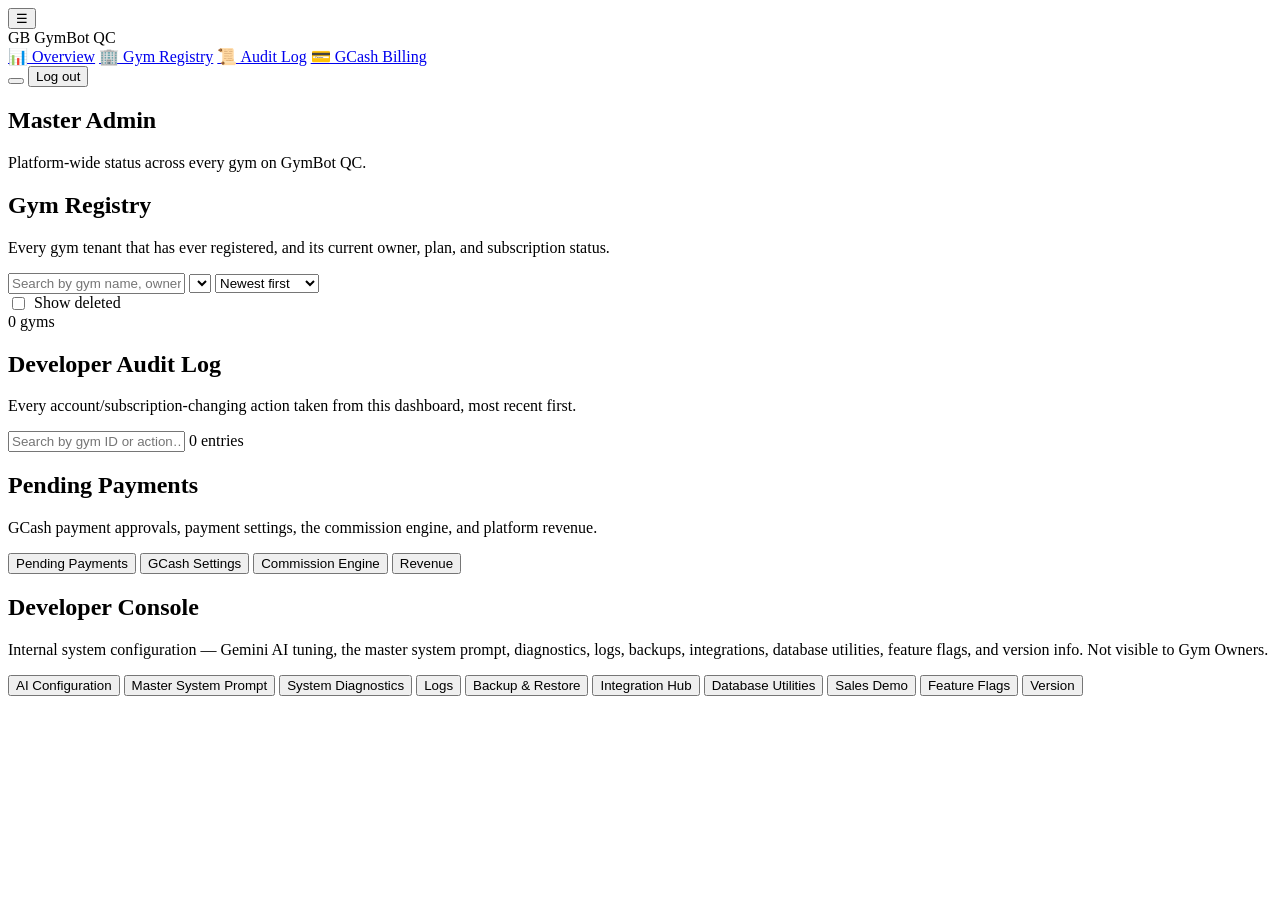
==== dashboard.html @ 544cb978 "Add files via upload" ====
<!DOCTYPE html>
<html lang="en">
<head>
<meta charset="UTF-8">
<meta name="viewport" content="width=device-width, initial-scale=1.0, maximum-scale=1">
<title>Master Admin — GymBot QC</title>

<link rel="stylesheet" href="css/base.css">
<link rel="stylesheet" href="css/layout.css">
<link rel="stylesheet" href="css/components.css">
<link rel="stylesheet" href="css/auth.css">
<link rel="stylesheet" href="css/owner-dashboard.css">
<link rel="stylesheet" href="css/admin-dashboard.css">
<link rel="stylesheet" href="css/gcash-billing.css">
</head>
<body>

<div class="owner-shell">

  <button class="owner-menu-btn" id="ownerMenuBtn" type="button" aria-label="Open menu">☰</button>
  <div class="owner-sidebar-scrim" id="ownerSidebarScrim"></div>

  <aside class="owner-sidebar" id="ownerSidebar" aria-label="Master Admin navigation">
    <div class="owner-sidebar-brand">
      <span class="logo-mark" aria-hidden="true">GB</span>
      <span>GymBot QC</span>
    </div>
    <nav class="owner-nav">
      <a href="#overview" class="owner-nav-link" data-page="overview">📊 Overview</a>
      <a href="#gym-registry" class="owner-nav-link" data-page="gym-registry">🏢 Gym Registry</a>
      <a href="#audit-log" class="owner-nav-link" data-page="audit-log">📜 Audit Log</a>
      <a href="#billing" class="owner-nav-link" data-page="billing">💳 GCash Billing</a>
      <!-- Hidden by default. Click the "GB" brand mark above 5 times within
           3 seconds to reveal (see wireHiddenDevConsoleTrigger in
           admin-dev-console-ui.js). Gym Owners never reach this page at
           all — dashboard.html is DEVELOPER-only end to end. -->
      <a href="#dev-console" class="owner-nav-link" data-page="dev-console" id="devConsoleNavLink" hidden>🛠 Developer Console</a>
    </nav>
  </aside>

  <div class="owner-main">
    <header class="owner-topbar">
      <div class="owner-topbar-gym">
        <span id="shellRoleBadge" class="role-badge"></span>
      </div>
      <div class="owner-topbar-actions">
        <span id="shellNotifBellHost"></span>
        <button class="btn btn-ghost btn-sm" id="shellThemeToggle" type="button"></button>
        <span class="owner-topbar-email" id="shellUserEmail"></span>
        <button class="btn btn-ghost btn-sm" id="shellLogoutBtn" type="button">Log out</button>
      </div>
    </header>

    <main class="owner-content">

      <!-- ===================== OVERVIEW ===================== -->
      <section class="owner-page active" id="page-overview" aria-labelledby="adminOverviewHeading">
        <div class="owner-page-head">
          <h1 id="adminOverviewHeading">Master Admin</h1>
          <p class="owner-page-sub">Platform-wide status across every gym on GymBot QC.</p>
        </div>
        <div id="adminOverviewContent"><!-- injected --></div>
      </section>

      <!-- ===================== GYM REGISTRY ===================== -->
      <section class="owner-page" id="page-gym-registry" aria-labelledby="adminRegistryHeading">
        <div class="owner-page-head">
          <h1 id="adminRegistryHeading">Gym Registry</h1>
          <p class="owner-page-sub">Every gym tenant that has ever registered, and its current owner, plan, and subscription status.</p>
        </div>

        <div class="owner-panel">
          <div class="owner-leads-toolbar">
            <input type="text" id="adminRegistrySearch" class="owner-leads-search" placeholder="Search by gym name, owner email, or gym ID…">
            <select id="adminRegistryStatusFilter" aria-label="Filter by subscription status"><!-- injected --></select>
            <select id="adminRegistrySort" aria-label="Sort gyms">
              <option value="newest">Newest first</option>
              <option value="oldest">Oldest first</option>
              <option value="name">By gym name</option>
              <option value="leads">Most leads</option>
            </select>
            <label class="help-text" style="display:flex;align-items:center;gap:6px;white-space:nowrap;">
              <input type="checkbox" id="adminRegistryShowDeleted"> Show deleted
            </label>
            <span class="owner-leads-count" id="adminRegistryCount">0 gyms</span>
          </div>

          <div id="adminRegistryList"><!-- injected --></div>
        </div>
      </section>

      <!-- ===================== AUDIT LOG ===================== -->
      <section class="owner-page" id="page-audit-log" aria-labelledby="adminAuditLogHeading">
        <div class="owner-page-head">
          <h1 id="adminAuditLogHeading">Developer Audit Log</h1>
          <p class="owner-page-sub">Every account/subscription-changing action taken from this dashboard, most recent first.</p>
        </div>
        <div class="owner-panel">
          <div class="owner-leads-toolbar">
            <input type="text" id="adminAuditSearch" class="owner-leads-search" placeholder="Search by gym ID or action…">
            <span class="owner-leads-count" id="adminAuditCount">0 entries</span>
          </div>
          <div id="adminAuditList"><!-- injected --></div>
        </div>
      </section>

      <!-- ===================== GCASH BILLING (Phase 10) ===================== -->
      <section class="owner-page" id="page-billing" aria-labelledby="adminBillingHeading">
        <div class="owner-page-head">
          <h1 id="adminBillingHeading">Pending Payments</h1>
          <p class="owner-page-sub">GCash payment approvals, payment settings, the commission engine, and platform revenue.</p>
        </div>
        <div class="dev-console-layout">
          <nav class="dev-console-tabs billing-tabs" aria-label="Billing sections">
            <button class="dev-console-tab billing-tab active" data-billing-tab="pending" type="button">Pending Payments</button>
            <button class="dev-console-tab billing-tab" data-billing-tab="gcash" type="button">GCash Settings</button>
            <button class="dev-console-tab billing-tab" data-billing-tab="commission" type="button">Commission Engine</button>
            <button class="dev-console-tab billing-tab" data-billing-tab="revenue" type="button">Revenue</button>
          </nav>
          <div class="dev-console-body" id="adminBillingContent"><!-- injected --></div>
        </div>
      </section>

      <!-- ===================== DEVELOPER CONSOLE (Phase 9) ===================== -->
      <section class="owner-page" id="page-dev-console" aria-labelledby="devConsoleHeading">
        <div class="owner-page-head">
          <h1 id="devConsoleHeading">Developer Console</h1>
          <p class="owner-page-sub">Internal system configuration — Gemini AI tuning, the master system prompt, diagnostics, logs, backups, integrations, database utilities, feature flags, and version info. Not visible to Gym Owners.</p>
        </div>
        <div class="dev-console-layout">
          <nav class="dev-console-tabs" aria-label="Developer Console sections">
            <button class="dev-console-tab active" data-tab="ai" type="button">AI Configuration</button>
            <button class="dev-console-tab" data-tab="prompt" type="button">Master System Prompt</button>
            <button class="dev-console-tab" data-tab="diagnostics" type="button">System Diagnostics</button>
            <button class="dev-console-tab" data-tab="logs" type="button">Logs</button>
            <button class="dev-console-tab" data-tab="backup" type="button">Backup & Restore</button>
            <button class="dev-console-tab" data-tab="integrations" type="button">Integration Hub</button>
            <button class="dev-console-tab" data-tab="database" type="button">Database Utilities</button>
            <button class="dev-console-tab" data-tab="salesdemo" type="button">Sales Demo</button>
            <button class="dev-console-tab" data-tab="flags" type="button">Feature Flags</button>
            <button class="dev-console-tab" data-tab="version" type="button">Version</button>
          </nav>
          <div class="dev-console-body" id="devConsoleContent"><!-- injected --></div>
        </div>
      </section>

      <!-- Gym detail modal (shared, used from both pages) -->
      <div class="owner-modal-scrim" id="adminGymModalScrim" hidden>
        <div class="owner-modal" role="dialog" aria-modal="true" aria-labelledby="adminGymModalTitle">
          <div class="owner-modal-head">
            <h3 id="adminGymModalTitle">Gym details</h3>
            <button class="owner-modal-close" id="adminGymModalClose" type="button" aria-label="Close">✕</button>
          </div>
          <div class="owner-modal-body" id="adminGymModalBody"><!-- injected --></div>
        </div>
      </div>

    </main>
  </div>
</div>

<div id="toastHost"></div>

<script type="module" src="js/main-dashboard.js"></script>
</body>
</html>
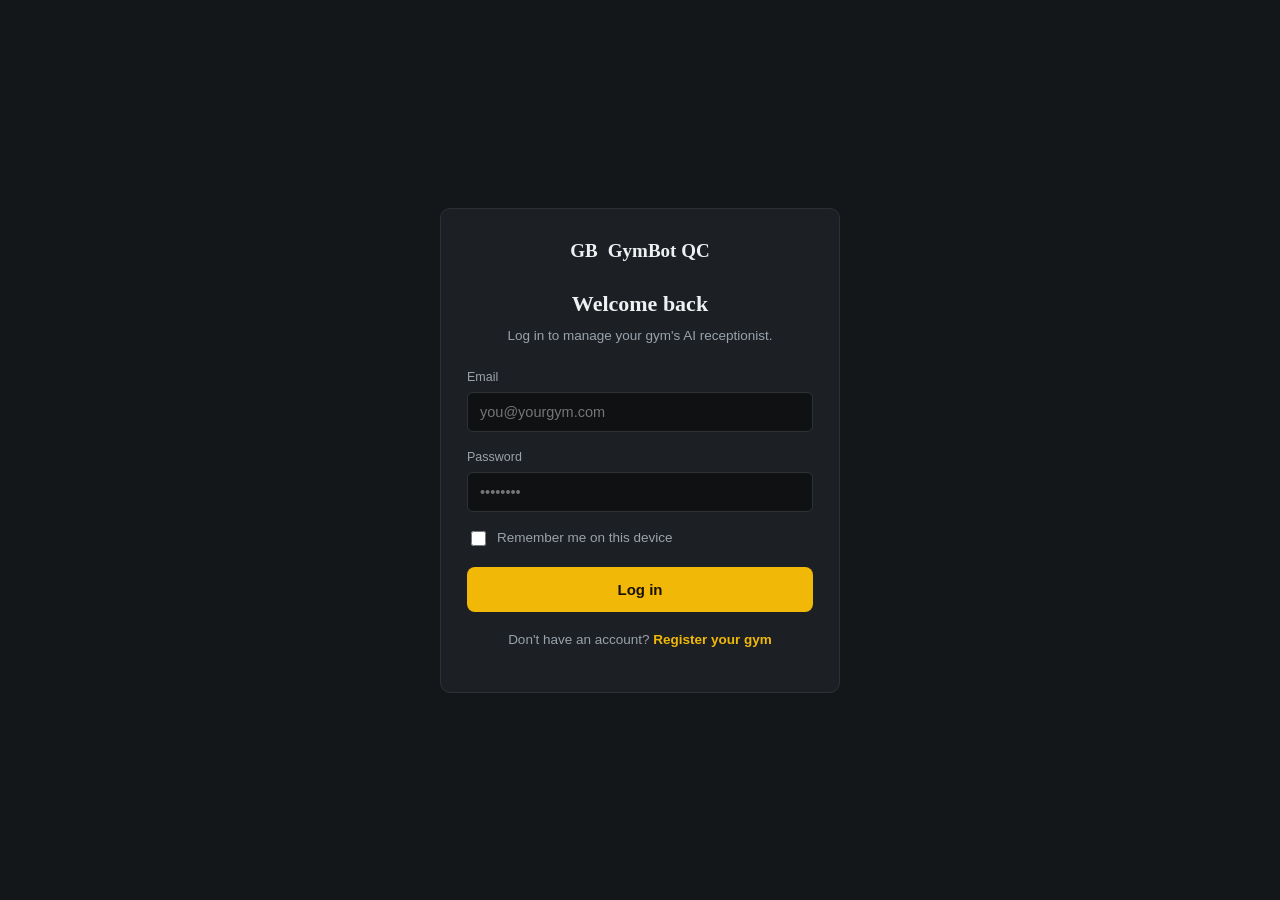
==== commit 4fed66ee: "Fix gym modal close button" ====
--- a/dashboard.html
+++ b/dashboard.html
@@ -149,7 +149,7 @@
         <div class="owner-modal" role="dialog" aria-modal="true" aria-labelledby="adminGymModalTitle">
           <div class="owner-modal-head">
             <h3 id="adminGymModalTitle">Gym details</h3>
-            <button class="owner-modal-close" id="adminGymModalClose" type="button" aria-label="Close">✕</button>
+            <button class="owner-modal-close" id="adminGymModalClose" type="button" aria-label="Close" onclick="document.getElementById("adminGymModalScrim")".hidden = true">x</button>
           </div>
           <div class="owner-modal-body" id="adminGymModalBody"><!-- injected --></div>
         </div>
--- a/css/base.css
+++ b/css/base.css
@@ -0,0 +1,73 @@
+/* ============================================================
+   GYMBOT QC — BASE
+   Design tokens, reset, and global typography.
+   Dark, gym-floor aesthetic. Iron/charcoal base, hazard-tape
+   amber for action, a single accent red for "live/urgent" cues.
+   ============================================================ */
+:root{
+  --bg:#14171a;
+  --bg-raised:#1c2024;
+  --bg-inset:#0f1113;
+  --line:#2c3136;
+  --text:#eef0f2;
+  --text-dim:#9aa2ab;
+  --text-faint:#666e77;
+  --amber:#f2b807;
+  --amber-dim:#7a5f08;
+  --red:#e6483f;
+  --green:#3ecf7e;
+  --blue:#4d8dff;
+  --purple:#a06bff;
+  --teal:#2bb3a3;
+  --radius:10px;
+  --font-display: Georgia, 'Times New Roman', serif;
+  --font-body: -apple-system, BlinkMacSystemFont, 'Segoe UI', Roboto, Helvetica, Arial, sans-serif;
+  --font-mono: 'SFMono-Regular', Consolas, 'Liberation Mono', Menlo, monospace;
+}
+
+/* ---------- Light mode (Phase 3) ----------
+   Opt-in via [data-theme="light"] on <html>, toggled by
+   theme-toggle-ui.js. Dark (the tokens above) stays the
+   default for every page that doesn't set this attribute —
+   the marketing/demo pages keep their gym-floor look; the
+   Owner Dashboard is where people actually toggle this. */
+html[data-theme="light"]{
+  --bg:#f5f6f8;
+  --bg-raised:#ffffff;
+  --bg-inset:#eef0f3;
+  --line:#dde1e6;
+  --text:#1a1d21;
+  --text-dim:#5b626b;
+  --text-faint:#8a919a;
+  --amber:#c98f04;
+  --amber-dim:#f2dfa8;
+  --red:#c93a32;
+  --green:#1f9d5c;
+  --blue:#2a63c9;
+  --purple:#7a3fd1;
+  --teal:#1b8577;
+}
+html[data-theme="light"] .logo-mark,
+html[data-theme="light"] .chat-avatar{ color:#fff8e6; }
+html[data-theme="light"] code{ color:#8a5f00; }
+
+*{box-sizing:border-box;}
+html{-webkit-text-size-adjust:100%;}
+body{
+  margin:0;
+  background:var(--bg);
+  color:var(--text);
+  font-family:var(--font-body);
+  line-height:1.5;
+  -webkit-font-smoothing:antialiased;
+}
+img{max-width:100%;display:block;}
+a{color:inherit;}
+button{font-family:inherit;}
+:focus-visible{outline:2px solid var(--amber);outline-offset:2px;}
+
+.wrap{max-width:1080px;margin:0 auto;padding:0 20px;}
+
+.sr-only{position:absolute;width:1px;height:1px;padding:0;margin:-1px;overflow:hidden;clip:rect(0,0,0,0);white-space:nowrap;border:0;}
+
+code{background:var(--bg-inset);padding:1px 6px;border-radius:4px;font-family:var(--font-mono);font-size:12.5px;color:var(--amber);}
--- a/css/layout.css
+++ b/css/layout.css
@@ -0,0 +1,57 @@
+/* ============================================================
+   GYMBOT QC — LAYOUT
+   Page structure: top bar, hero, section rhythm, footer.
+   ============================================================ */
+
+/* ---------- Top bar ---------- */
+.topbar{
+  position:sticky;top:0;z-index:50;
+  background:rgba(20,23,26,0.92);
+  backdrop-filter:blur(6px);
+  border-bottom:1px solid var(--line);
+}
+.topbar-inner{
+  max-width:1080px;margin:0 auto;padding:12px 20px;
+  display:flex;align-items:center;justify-content:space-between;gap:12px;
+}
+.logo{display:flex;align-items:center;gap:10px;font-family:var(--font-display);font-size:20px;font-weight:700;letter-spacing:0.2px;}
+.logo-mark{
+  width:34px;height:34px;border-radius:8px;
+  background:linear-gradient(160deg,var(--amber),#c98f04);
+  display:flex;align-items:center;justify-content:center;
+  color:#1a1200;font-weight:900;font-family:var(--font-body);font-size:16px;
+  flex-shrink:0;
+}
+.tagline-small{color:var(--text-dim);font-size:12.5px;display:none;}
+@media(min-width:640px){.tagline-small{display:block;}}
+
+/* ---------- Hero ---------- */
+.hero{padding:52px 0 36px;border-bottom:1px solid var(--line);}
+.eyebrow{
+  color:var(--amber);font-size:12.5px;font-weight:700;letter-spacing:1.6px;text-transform:uppercase;
+  margin:0 0 14px;
+}
+.hero h1{
+  font-family:var(--font-display);
+  font-size:clamp(30px,5vw,46px);
+  line-height:1.08;margin:0 0 16px;font-weight:700;
+}
+.hero h1 em{font-style:normal;color:var(--amber);}
+.hero p.lede{color:var(--text-dim);font-size:17px;max-width:560px;margin:0 0 26px;}
+.hero-ctas{display:flex;flex-wrap:wrap;gap:12px;}
+
+/* ---------- Sections ---------- */
+section{padding:44px 0;border-bottom:1px solid var(--line);}
+.section-head{margin-bottom:22px;}
+.section-head h2{font-family:var(--font-display);font-size:26px;margin:0 0 6px;}
+.section-head p{color:var(--text-dim);margin:0;font-size:15px;max-width:540px;}
+
+/* ---------- Main grid: chat + dashboard ---------- */
+.console-grid{display:grid;grid-template-columns:1fr;gap:20px;}
+@media(min-width:880px){.console-grid{grid-template-columns:1.15fr 1fr;align-items:start;}}
+
+/* ---------- Pricing ---------- */
+.pricing-grid{display:grid;grid-template-columns:1fr;gap:16px;}
+@media(min-width:760px){.pricing-grid{grid-template-columns:repeat(3,1fr);}}
+
+footer{padding:30px 0 60px;text-align:center;color:var(--text-faint);font-size:12.5px;}
--- a/css/components.css
+++ b/css/components.css
@@ -0,0 +1,162 @@
+/* ============================================================
+   GYMBOT QC — COMPONENTS
+   Self-contained, reusable UI pieces.
+   ============================================================ */
+
+/* ---------- Buttons ---------- */
+.btn{
+  display:inline-flex;align-items:center;justify-content:center;gap:8px;
+  padding:13px 22px;border-radius:8px;border:1px solid transparent;
+  font-size:15px;font-weight:600;cursor:pointer;text-decoration:none;
+  transition:transform .08s ease, background .15s ease;
+  -webkit-tap-highlight-color:transparent;
+}
+.btn:active{transform:scale(0.98);}
+.btn-primary{background:var(--amber);color:#1a1200;}
+.btn-primary:hover{background:#ffcb1f;}
+.btn-primary:disabled{background:var(--amber-dim);color:#4a3a04;cursor:not-allowed;transform:none;}
+.btn-ghost{background:transparent;color:var(--text);border-color:var(--line);}
+.btn-ghost:hover{border-color:var(--text-dim);}
+.btn-sm{padding:9px 14px;font-size:13.5px;}
+.btn-danger-outline{background:transparent;color:var(--red);border-color:#4a2320;}
+
+/* ---------- Chat card (Messenger-style) ---------- */
+.chat-card{
+  background:var(--bg-raised);border:1px solid var(--line);border-radius:var(--radius);
+  overflow:hidden;display:flex;flex-direction:column;height:560px;
+}
+.chat-header{
+  display:flex;align-items:center;gap:10px;padding:13px 16px;
+  border-bottom:1px solid var(--line);background:var(--bg-inset);
+}
+.chat-avatar{
+  width:36px;height:36px;border-radius:50%;
+  background:linear-gradient(160deg,var(--amber),#c98f04);
+  display:flex;align-items:center;justify-content:center;color:#1a1200;font-weight:800;flex-shrink:0;
+}
+.chat-header-text{flex:1;min-width:0;}
+.chat-header-text .name{font-weight:700;font-size:14.5px;}
+.chat-header-text .status{font-size:12px;color:var(--green);display:flex;align-items:center;gap:5px;}
+.status-dot{width:7px;height:7px;border-radius:50%;background:var(--green);flex-shrink:0;}
+.status-dot.status-dot-offline{background:var(--text-faint);}
+#chatStatusText.status-dot-offline{color:var(--text-faint);}
+
+.chat-log{
+  flex:1;overflow-y:auto;padding:16px;display:flex;flex-direction:column;gap:10px;
+  -webkit-overflow-scrolling:touch;overscroll-behavior:contain;
+}
+.msg-row{display:flex;flex-direction:column;max-width:82%;}
+.msg-row-user{align-self:flex-end;align-items:flex-end;}
+.msg-row-bot{align-self:flex-start;align-items:flex-start;}
+.msg-row-system{align-self:center;align-items:center;max-width:100%;}
+.msg{max-width:100%;padding:10px 13px;border-radius:14px;font-size:14.5px;line-height:1.45;word-wrap:break-word;white-space:pre-wrap;}
+.msg-bot{background:var(--bg-inset);border:1px solid var(--line);border-bottom-left-radius:4px;}
+.msg-user{background:var(--amber);color:#1a1200;border-bottom-right-radius:4px;font-weight:500;}
+.msg-system{color:var(--text-faint);font-size:12px;background:none;padding:4px;text-align:center;}
+.msg-meta{font-size:10.5px;color:var(--text-faint);margin-top:3px;padding:0 4px;}
+.msg-meta.seen{color:var(--amber-dim);}
+.msg-typing{align-self:flex-start;background:var(--bg-inset);border:1px solid var(--line);border-bottom-left-radius:4px;padding:12px 16px;}
+.typing-dots span{display:inline-block;width:6px;height:6px;border-radius:50%;background:var(--text-dim);margin-right:3px;animation:blink 1.2s infinite;}
+.typing-dots span:nth-child(2){animation-delay:.2s;}
+.typing-dots span:nth-child(3){animation-delay:.4s;margin-right:0;}
+@keyframes blink{0%,80%,100%{opacity:.25;}40%{opacity:1;}}
+@media (prefers-reduced-motion: reduce){.typing-dots span{animation:none;opacity:.7;}}
+
+.quick-replies{display:flex;flex-wrap:wrap;gap:8px;padding:0 16px 12px;}
+.chip{
+  background:var(--bg-inset);border:1px solid var(--line);color:var(--text);
+  padding:7px 12px;border-radius:20px;font-size:13px;cursor:pointer;white-space:nowrap;
+}
+.chip:hover{border-color:var(--amber);}
+
+.chat-input-row{display:flex;gap:8px;padding:12px;border-top:1px solid var(--line);background:var(--bg-inset);}
+.chat-input-row input[type="text"]{
+  flex:1;background:var(--bg);border:1px solid var(--line);border-radius:20px;
+  padding:11px 16px;color:var(--text);font-size:15px;min-width:0;
+}
+.chat-input-row input[type="text"]:focus{border-color:var(--amber);}
+.send-btn{
+  width:42px;height:42px;border-radius:50%;background:var(--amber);border:none;
+  color:#1a1200;font-weight:800;cursor:pointer;flex-shrink:0;font-size:16px;
+}
+.send-btn:disabled{background:var(--amber-dim);cursor:not-allowed;}
+
+/* ---------- Inline trial-booking form inside chat ---------- */
+.booking-card{
+  align-self:flex-start;max-width:92%;background:var(--bg-inset);border:1px solid var(--amber-dim);
+  border-radius:12px;padding:14px;font-size:14px;
+}
+.booking-card h4{margin:0 0 10px;font-size:14px;color:var(--amber);}
+.booking-card label{display:block;font-size:12px;color:var(--text-dim);margin:8px 0 4px;}
+.booking-card input,.booking-card select{
+  width:100%;background:var(--bg);border:1px solid var(--line);border-radius:6px;
+  padding:9px 10px;color:var(--text);font-size:14px;
+}
+.booking-card .booking-actions{display:flex;gap:8px;margin-top:12px;}
+.field-error{color:var(--red);font-size:11.5px;margin-top:4px;display:none;}
+.booking-confirmed{color:var(--green);font-weight:700;}
+
+/* ---------- Dashboard card ---------- */
+.dash-card{background:var(--bg-raised);border:1px solid var(--line);border-radius:var(--radius);padding:18px;}
+.dash-title{display:flex;align-items:center;justify-content:space-between;margin-bottom:14px;}
+.dash-title h3{margin:0;font-size:15px;font-family:var(--font-display);}
+.stat-grid{display:grid;grid-template-columns:1fr 1fr;gap:10px;margin-bottom:16px;}
+.stat-box{background:var(--bg-inset);border:1px solid var(--line);border-radius:8px;padding:12px;}
+.stat-box .num{font-size:24px;font-weight:800;font-family:var(--font-display);color:var(--amber);line-height:1;}
+.stat-box .label{font-size:11.5px;color:var(--text-dim);margin-top:5px;}
+
+.lead-list{max-height:240px;overflow-y:auto;border-top:1px solid var(--line);}
+.lead-row{padding:10px 2px;border-bottom:1px solid var(--line);font-size:13px;}
+.lead-row .lead-name{font-weight:700;}
+.lead-row .lead-meta{color:var(--text-dim);font-size:12px;margin-top:2px;}
+.empty-state{padding:22px 8px;text-align:center;color:var(--text-faint);font-size:13px;}
+
+.dash-footer{display:flex;gap:8px;margin-top:14px;}
+
+/* ---------- Pricing card ---------- */
+.price-card{background:var(--bg-raised);border:1px solid var(--line);border-radius:var(--radius);padding:24px;display:flex;flex-direction:column;}
+.price-card.featured{border-color:var(--amber);position:relative;}
+.price-card.featured::before{
+  content:"MOST POPULAR";position:absolute;top:-11px;left:20px;background:var(--amber);color:#1a1200;
+  font-size:10.5px;font-weight:800;letter-spacing:0.6px;padding:3px 10px;border-radius:20px;
+}
+.price-card h3{font-family:var(--font-display);font-size:19px;margin:6px 0 4px;}
+.price-card .price{font-size:32px;font-weight:800;margin:6px 0 4px;}
+.price-card .price span{font-size:13px;color:var(--text-dim);font-weight:400;}
+.price-card ul{list-style:none;margin:14px 0;padding:0;flex:1;}
+.price-card li{padding:6px 0;font-size:13.5px;color:var(--text-dim);border-top:1px solid var(--line);}
+.price-card li:before{content:"✓ ";color:var(--green);font-weight:700;}
+
+/* ---------- Setup / audit panels ---------- */
+.panel{background:var(--bg-raised);border:1px solid var(--line);border-radius:var(--radius);padding:20px;margin-bottom:16px;}
+.panel h3{margin:0 0 12px;font-size:16px;font-family:var(--font-display);}
+.panel label{display:block;font-size:12.5px;color:var(--text-dim);margin:12px 0 5px;}
+.panel input[type="text"],.panel input[type="password"],.panel textarea{
+  width:100%;background:var(--bg-inset);border:1px solid var(--line);border-radius:6px;
+  padding:10px 12px;color:var(--text);font-size:14px;font-family:inherit;
+}
+.panel textarea{min-height:90px;resize:vertical;}
+.panel-actions{display:flex;gap:10px;margin-top:12px;}
+.help-text{font-size:12px;color:var(--text-faint);margin-top:5px;}
+.status-line{font-size:13px;margin-top:10px;padding:9px 12px;border-radius:6px;display:none;}
+.status-line.ok{display:block;background:rgba(62,207,126,0.1);color:var(--green);border:1px solid rgba(62,207,126,0.3);}
+.status-line.err{display:block;background:rgba(230,72,63,0.1);color:var(--red);border:1px solid rgba(230,72,63,0.3);}
+
+/* ---------- Audits (native <details>) ---------- */
+details{background:var(--bg-raised);border:1px solid var(--line);border-radius:var(--radius);margin-bottom:12px;overflow:hidden;}
+summary{padding:15px 18px;cursor:pointer;font-weight:700;font-size:14.5px;list-style:none;display:flex;justify-content:space-between;align-items:center;}
+summary::-webkit-details-marker{display:none;}
+summary:after{content:"+";color:var(--amber);font-size:18px;}
+details[open] summary:after{content:"–";}
+.audit-body{padding:0 18px 18px;color:var(--text-dim);font-size:13.5px;}
+.audit-body table{width:100%;border-collapse:collapse;font-size:13px;margin-top:8px;}
+.audit-body th,.audit-body td{text-align:left;padding:7px 8px;border-bottom:1px solid var(--line);vertical-align:top;}
+.audit-body th{color:var(--text-faint);font-weight:600;font-size:11.5px;text-transform:uppercase;letter-spacing:0.4px;}
+
+/* ---------- Toast ---------- */
+.toast{
+  position:fixed;bottom:20px;left:50%;transform:translateX(-50%);
+  background:var(--bg-raised);border:1px solid var(--amber);color:var(--text);
+  padding:12px 18px;border-radius:8px;font-size:14px;z-index:100;
+  box-shadow:0 8px 24px rgba(0,0,0,0.4);max-width:90vw;
+}
--- a/css/auth.css
+++ b/css/auth.css
@@ -0,0 +1,78 @@
+/* ============================================================
+   GYMBOT QC — AUTH PAGES
+   Login, register, and the protected-page shell. Builds on the
+   tokens/components from base.css and components.css — only
+   auth-specific layout lives here.
+   ============================================================ */
+
+.auth-shell{
+  min-height:100vh;
+  display:flex;align-items:center;justify-content:center;
+  padding:32px 16px;
+}
+.auth-card{
+  width:100%;max-width:400px;
+  background:var(--bg-raised);border:1px solid var(--line);border-radius:var(--radius);
+  padding:28px 26px;
+}
+.auth-logo{
+  display:flex;align-items:center;gap:10px;font-family:var(--font-display);
+  font-size:19px;font-weight:700;margin-bottom:22px;justify-content:center;
+}
+.auth-card h1{font-family:var(--font-display);font-size:22px;margin:0 0 6px;text-align:center;}
+.auth-sub{color:var(--text-dim);font-size:13.5px;text-align:center;margin:0 0 22px;}
+
+.auth-field{margin-bottom:16px;}
+.auth-field label{display:block;font-size:12.5px;color:var(--text-dim);margin-bottom:5px;}
+.auth-field input[type="text"],
+.auth-field input[type="email"],
+.auth-field input[type="password"]{
+  width:100%;background:var(--bg-inset);border:1px solid var(--line);border-radius:6px;
+  padding:11px 12px;color:var(--text);font-size:14.5px;font-family:inherit;
+}
+.auth-field input:focus{border-color:var(--amber);}
+.auth-field .field-error{display:block;min-height:0;}
+
+.auth-remember{
+  display:flex;align-items:center;gap:8px;margin-bottom:18px;font-size:13.5px;color:var(--text-dim);
+}
+.auth-remember input{accent-color:var(--amber);width:15px;height:15px;}
+
+.auth-submit{width:100%;position:relative;}
+.auth-submit[data-loading="true"]{color:transparent;}
+.auth-spinner{
+  display:none;position:absolute;top:50%;left:50%;width:16px;height:16px;
+  margin:-8px 0 0 -8px;border:2px solid rgba(26,18,0,0.35);border-top-color:#1a1200;
+  border-radius:50%;animation:spin .7s linear infinite;
+}
+.auth-submit[data-loading="true"] .auth-spinner{display:block;}
+@keyframes spin{to{transform:rotate(360deg);}}
+@media (prefers-reduced-motion: reduce){.auth-spinner{animation:none;}}
+
+.auth-alert{
+  font-size:13.5px;padding:10px 12px;border-radius:6px;margin-bottom:16px;display:none;
+}
+.auth-alert.show{display:block;background:rgba(230,72,63,0.1);color:var(--red);border:1px solid rgba(230,72,63,0.3);}
+.auth-alert.show.success{background:rgba(62,207,126,0.1);color:var(--green);border-color:rgba(62,207,126,0.3);}
+
+.auth-footer-link{text-align:center;font-size:13.5px;color:var(--text-dim);margin-top:18px;}
+.auth-footer-link a{color:var(--amber);text-decoration:none;font-weight:600;}
+.auth-footer-link a:hover{text-decoration:underline;}
+
+.auth-hint{
+  margin-top:16px;padding:10px 12px;background:var(--bg-inset);border:1px dashed var(--line);
+  border-radius:6px;font-size:12px;color:var(--text-faint);
+}
+.auth-hint code{font-size:11.5px;}
+
+/* ---------- Protected-page shell (dashboard placeholder) ---------- */
+.app-shell-topbar{
+  display:flex;align-items:center;justify-content:space-between;
+  padding:14px 20px;border-bottom:1px solid var(--line);background:var(--bg-raised);
+}
+.app-shell-user{display:flex;align-items:center;gap:10px;font-size:13.5px;color:var(--text-dim);}
+.role-badge{
+  font-size:11px;font-weight:700;letter-spacing:0.4px;text-transform:uppercase;
+  padding:3px 9px;border-radius:20px;background:var(--amber-dim);color:var(--amber);
+}
+.role-badge.dev{background:rgba(62,207,126,0.15);color:var(--green);}
--- a/css/owner-dashboard.css
+++ b/css/owner-dashboard.css
@@ -0,0 +1,381 @@
+/* ============================================================
+   GYMBOT QC — OWNER DASHBOARD (Phase 3)
+   Sidebar + topbar shell, summary cards, activity list, tables,
+   and the Business Settings form. Builds on tokens from
+   base.css (incl. light mode) and reuses .btn/.panel/.help-text/
+   .status-line/.empty-state from components.css — only the
+   dashboard-shell-specific layout lives here.
+   ============================================================ */
+
+.owner-shell{
+  display:flex;
+  min-height:100vh;
+  background:var(--bg);
+}
+
+/* ---------- Sidebar ---------- */
+.owner-sidebar{
+  width:232px;flex-shrink:0;
+  background:var(--bg-raised);border-right:1px solid var(--line);
+  display:flex;flex-direction:column;
+  position:sticky;top:0;height:100vh;overflow-y:auto;
+}
+.owner-sidebar-brand{
+  display:flex;align-items:center;gap:10px;padding:18px 18px;
+  font-family:var(--font-display);font-weight:700;font-size:17px;
+  border-bottom:1px solid var(--line);
+}
+.owner-nav{display:flex;flex-direction:column;padding:12px;gap:2px;}
+.owner-nav-link{
+  display:flex;align-items:center;gap:10px;padding:10px 12px;border-radius:8px;
+  color:var(--text-dim);text-decoration:none;font-size:14px;font-weight:600;
+}
+.owner-nav-link:hover{background:var(--bg-inset);color:var(--text);}
+.owner-nav-link.active{background:var(--amber-dim);color:var(--amber);}
+html[data-theme="light"] .owner-nav-link.active{color:#7a5600;}
+
+.owner-menu-btn{
+  display:none;position:fixed;top:12px;left:14px;z-index:60;
+  width:38px;height:38px;border-radius:8px;border:1px solid var(--line);
+  background:var(--bg-raised);color:var(--text);font-size:17px;cursor:pointer;
+}
+.owner-sidebar-scrim{display:none;position:fixed;inset:0;background:rgba(0,0,0,0.45);z-index:45;}
+.owner-sidebar-scrim.show{display:block;}
+
+@media (max-width:880px){
+  .owner-menu-btn{display:block;}
+  .owner-sidebar{
+    position:fixed;top:0;left:0;z-index:50;
+    transform:translateX(-100%);transition:transform .18s ease;
+    box-shadow:0 0 0 rgba(0,0,0,0);
+  }
+  .owner-sidebar.open{transform:translateX(0);box-shadow:12px 0 32px rgba(0,0,0,0.35);}
+}
+
+/* ---------- Main column ---------- */
+.owner-main{flex:1;min-width:0;display:flex;flex-direction:column;}
+
+.owner-topbar{
+  display:flex;align-items:center;justify-content:space-between;gap:12px;
+  padding:14px 24px;border-bottom:1px solid var(--line);background:var(--bg-raised);
+  position:sticky;top:0;z-index:20;
+}
+.owner-topbar-gym{font-family:var(--font-display);font-weight:700;font-size:17px;padding-left:44px;}
+@media (min-width:881px){.owner-topbar-gym{padding-left:0;}}
+.owner-topbar-actions{display:flex;align-items:center;gap:10px;}
+.owner-topbar-email{color:var(--text-dim);font-size:13px;display:none;}
+@media (min-width:640px){.owner-topbar-email{display:inline;}}
+
+.owner-content{flex:1;padding:24px;max-width:1100px;width:100%;margin:0 auto;}
+
+/* ---------- Page switching ---------- */
+.owner-page{display:none;}
+.owner-page.active{display:block;animation:owner-fade-in .12s ease;}
+@keyframes owner-fade-in{from{opacity:0;}to{opacity:1;}}
+
+.owner-page-head{margin-bottom:6px;}
+.owner-page-head h1{font-family:var(--font-display);font-size:24px;margin:0 0 4px;}
+.owner-page-sub{color:var(--text-dim);font-size:14px;margin:0 0 18px;}
+
+.demo-data-note{
+  font-size:12px;color:var(--text-faint);background:var(--bg-inset);
+  border:1px dashed var(--line);border-radius:6px;padding:8px 12px;margin:0 0 18px;
+}
+.demo-tag{
+  font-size:9.5px;font-weight:700;letter-spacing:0.4px;text-transform:uppercase;
+  color:var(--text-faint);background:var(--bg);border:1px solid var(--line);
+  border-radius:20px;padding:1px 6px;margin-left:5px;vertical-align:1px;
+}
+
+/* ---------- Summary metric cards ---------- */
+.owner-metric-grid{
+  display:grid;grid-template-columns:repeat(2,1fr);gap:12px;margin-bottom:22px;
+}
+@media (min-width:640px){.owner-metric-grid{grid-template-columns:repeat(4,1fr);}}
+.owner-metric-card{
+  background:var(--bg-raised);border:1px solid var(--line);border-radius:var(--radius);
+  padding:16px;box-shadow:0 1px 2px rgba(0,0,0,0.04);
+}
+.owner-metric-num{font-size:24px;font-weight:800;font-family:var(--font-display);color:var(--amber);line-height:1.1;}
+.owner-metric-label{font-size:12px;color:var(--text-dim);margin-top:6px;}
+
+/* ---------- Generic owner panel (cards, soft shadow, rounded) ---------- */
+.owner-panel{
+  background:var(--bg-raised);border:1px solid var(--line);border-radius:var(--radius);
+  padding:20px;margin-bottom:16px;box-shadow:0 1px 2px rgba(0,0,0,0.04);
+}
+.owner-panel-head{display:flex;align-items:center;justify-content:space-between;margin-bottom:12px;}
+.owner-panel h3{margin:0 0 12px;font-size:16px;font-family:var(--font-display);}
+.owner-plain-list{margin:0;padding-left:18px;color:var(--text-dim);font-size:13.5px;line-height:1.9;}
+
+/* ---------- Recent activity ---------- */
+.owner-activity-list{display:flex;flex-direction:column;}
+.owner-activity-row{display:flex;gap:12px;padding:11px 2px;border-bottom:1px solid var(--line);}
+.owner-activity-row:last-child{border-bottom:none;}
+.owner-activity-dot{width:8px;height:8px;border-radius:50%;background:var(--green);margin-top:6px;flex-shrink:0;}
+.owner-activity-title{font-weight:700;font-size:13.5px;}
+.owner-activity-meta{color:var(--text-dim);font-size:12px;margin-top:2px;}
+
+/* ---------- Leads table ---------- */
+.owner-leads-toolbar{display:flex;align-items:center;justify-content:space-between;gap:10px;margin-bottom:14px;flex-wrap:wrap;}
+.owner-leads-count{color:var(--text-dim);font-size:13px;}
+.owner-table{width:100%;border-collapse:collapse;font-size:13px;}
+.owner-table th,.owner-table td{text-align:left;padding:10px 8px;border-bottom:1px solid var(--line);}
+.owner-table th{color:var(--text-faint);font-weight:600;font-size:11.5px;text-transform:uppercase;letter-spacing:0.4px;}
+
+/* ---------- AI receptionist status ---------- */
+.owner-ai-status{display:flex;align-items:center;gap:12px;}
+.owner-ai-status-dot{width:11px;height:11px;border-radius:50%;background:var(--green);flex-shrink:0;box-shadow:0 0 0 4px rgba(62,207,126,0.15);}
+.owner-ai-status-title{font-weight:700;font-size:15px;}
+.owner-ai-status-sub{color:var(--text-dim);font-size:13px;margin-top:2px;}
+.owner-ai-preview{
+  white-space:pre-wrap;word-wrap:break-word;background:var(--bg-inset);border:1px solid var(--line);
+  border-radius:8px;padding:12px 14px;font-size:12.5px;line-height:1.6;color:var(--text-dim);
+  font-family:var(--font-mono);max-height:280px;overflow-y:auto;margin:0;
+}
+
+/* ---------- Subscription ---------- */
+.owner-plan-panel{max-width:420px;}
+.owner-plan-badge{
+  display:inline-block;font-size:11px;font-weight:700;letter-spacing:0.4px;text-transform:uppercase;
+  color:var(--amber);background:var(--amber-dim);padding:3px 10px;border-radius:20px;margin-bottom:10px;
+}
+.owner-plan-name{font-family:var(--font-display);font-size:26px;margin:0 0 8px;}
+
+/* ---------- Business Settings form ---------- */
+.owner-settings-grid{display:grid;grid-template-columns:1fr;gap:16px;}
+@media (min-width:720px){.owner-settings-grid.cols-2{grid-template-columns:1fr 1fr;}}
+@media (min-width:720px){.owner-settings-grid.cols-2 .owner-field.cols-span-2{grid-column:1 / -1;}}
+.owner-field label{display:block;font-size:12.5px;color:var(--text-dim);margin:0 0 5px;}
+.owner-field input[type="text"],
+.owner-field input[type="tel"],
+.owner-field input[type="url"],
+.owner-field select,
+.owner-field textarea{
+  width:100%;background:var(--bg-inset);border:1px solid var(--line);border-radius:6px;
+  padding:10px 12px;color:var(--text);font-size:14px;font-family:inherit;
+}
+.owner-field textarea{min-height:80px;resize:vertical;}
+.owner-field input[type="file"]{
+  width:100%;font-size:13px;color:var(--text-dim);
+}
+.owner-file-row{display:flex;align-items:center;gap:10px;flex-wrap:wrap;}
+.owner-file-name{font-size:12px;color:var(--text-faint);}
+
+.owner-faq-list{display:flex;flex-direction:column;gap:10px;margin-bottom:12px;}
+.owner-faq-row{display:flex;gap:8px;align-items:flex-start;}
+.owner-faq-fields{flex:1;display:grid;grid-template-columns:1fr;gap:8px;min-width:0;}
+@media (min-width:640px){.owner-faq-fields{grid-template-columns:1fr 1fr;}}
+.owner-faq-fields input{
+  width:100%;background:var(--bg-inset);border:1px solid var(--line);border-radius:6px;
+  padding:9px 10px;color:var(--text);font-size:13.5px;
+}
+.owner-faq-static > div{padding:10px 0;border-bottom:1px solid var(--line);}
+.owner-faq-static > div:last-child{border-bottom:none;}
+.owner-faq-static strong{font-size:13.5px;}
+
+.owner-settings-actions{display:flex;align-items:center;gap:12px;margin-top:18px;}
+
+/* ============================================================
+   Phase 5 — Lead CRM & Lead Routing
+   ============================================================ */
+
+/* ---------- Leads toolbar ---------- */
+.owner-leads-toolbar{
+  display:flex;align-items:center;gap:10px;margin-bottom:14px;flex-wrap:wrap;
+}
+.owner-leads-search{
+  flex:1;min-width:180px;background:var(--bg-inset);border:1px solid var(--line);border-radius:6px;
+  padding:9px 12px;color:var(--text);font-size:13.5px;
+}
+.owner-leads-toolbar select{
+  background:var(--bg-inset);border:1px solid var(--line);border-radius:6px;
+  padding:9px 10px;color:var(--text);font-size:13px;
+}
+.owner-leads-toolbar-actions{display:flex;gap:8px;margin-left:auto;}
+
+/* ---------- Export panel ---------- */
+.owner-export-panel{
+  background:var(--bg-inset);border:1px solid var(--line);border-radius:8px;
+  padding:14px;margin-bottom:16px;display:flex;flex-direction:column;gap:10px;
+}
+.owner-export-row{display:flex;align-items:center;gap:16px;flex-wrap:wrap;font-size:13px;}
+.owner-export-row label{display:flex;align-items:center;gap:6px;color:var(--text-dim);cursor:pointer;}
+.owner-export-range input[type="date"]{
+  background:var(--bg);border:1px solid var(--line);border-radius:6px;color:var(--text);
+  padding:6px 8px;font-size:13px;margin-left:4px;
+}
+
+/* ---------- Status select / badges ---------- */
+.owner-status-select{
+  background:var(--bg-inset);border:1px solid var(--line);border-radius:20px;
+  padding:6px 10px;font-size:12.5px;font-weight:700;cursor:pointer;
+}
+.lead-status-new{color:var(--blue);border-color:var(--blue);}
+.lead-status-contacted{color:var(--amber);border-color:var(--amber);}
+.lead-status-scheduled{color:var(--purple);border-color:var(--purple);}
+.lead-status-trial-completed{color:var(--teal);border-color:var(--teal);}
+.lead-status-converted{color:var(--green);border-color:var(--green);}
+.lead-status-lost{color:var(--red);border-color:var(--red);}
+
+.owner-link-btn{
+  background:none;border:none;padding:0;color:var(--text);font-weight:700;font-size:13px;
+  cursor:pointer;text-decoration:underline;text-underline-offset:2px;text-align:left;
+}
+.owner-link-btn:hover{color:var(--amber);}
+
+/* ---------- Responsive leads table (data-label technique) ---------- */
+@media (max-width:760px){
+  .owner-leads-table thead{display:none;}
+  .owner-leads-table, .owner-leads-table tbody, .owner-leads-table tr, .owner-leads-table td{display:block;width:100%;}
+  .owner-leads-table tr{
+    border:1px solid var(--line);border-radius:8px;margin-bottom:10px;padding:6px 10px;background:var(--bg-inset);
+  }
+  .owner-leads-table td{
+    border-bottom:none;display:flex;justify-content:space-between;align-items:center;gap:10px;padding:6px 2px;text-align:right;
+  }
+  .owner-leads-table td[data-label]:before{
+    content:attr(data-label);color:var(--text-faint);font-size:11px;font-weight:600;
+    text-transform:uppercase;letter-spacing:0.3px;text-align:left;
+  }
+  .owner-leads-table td[data-label=""]:before{content:none;}
+}
+
+/* ---------- Lead detail modal ---------- */
+.owner-modal-scrim{
+  position:fixed;inset:0;background:rgba(0,0,0,0.55);z-index:80;
+  display:flex;align-items:flex-start;justify-content:center;padding:40px 16px;overflow-y:auto;
+}
+.owner-modal{
+  background:var(--bg-raised);border:1px solid var(--line);border-radius:var(--radius);
+  width:100%;max-width:560px;box-shadow:0 20px 60px rgba(0,0,0,0.5);
+}
+.owner-modal-head{
+  display:flex;align-items:center;justify-content:space-between;padding:16px 20px;border-bottom:1px solid var(--line);
+}
+.owner-modal-head h3{margin:0;font-family:var(--font-display);font-size:17px;}
+.owner-modal-close{
+  background:none;border:none;color:var(--text-dim);font-size:16px;cursor:pointer;padding:4px 8px;border-radius:6px;
+}
+.owner-modal-close:hover{background:var(--bg-inset);color:var(--text);}
+.owner-modal-body{padding:20px;}
+
+.owner-lead-detail-grid{display:grid;grid-template-columns:1fr 1fr;gap:12px;margin-bottom:16px;}
+.owner-lead-detail-label{font-size:11px;color:var(--text-faint);text-transform:uppercase;letter-spacing:0.3px;font-weight:600;display:block;margin-bottom:3px;}
+.owner-lead-detail-section{margin-bottom:16px;}
+.owner-lead-detail-text{margin:0;font-size:13.5px;color:var(--text-dim);line-height:1.6;}
+.owner-lead-detail-section textarea{
+  width:100%;min-height:80px;background:var(--bg-inset);border:1px solid var(--line);border-radius:6px;
+  padding:10px 12px;color:var(--text);font-size:13.5px;font-family:inherit;resize:vertical;
+}
+.owner-status-history{margin:0;padding-left:18px;color:var(--text-dim);font-size:12.5px;line-height:1.8;max-height:140px;overflow-y:auto;}
+.owner-lead-detail-footer{
+  display:flex;align-items:center;justify-content:space-between;gap:10px;flex-wrap:wrap;
+  padding-top:14px;border-top:1px solid var(--line);
+}
+
+/* ---------- Lead Routing ---------- */
+.owner-routing-list{display:flex;flex-direction:column;gap:2px;}
+.owner-routing-row{
+  display:flex;align-items:flex-start;gap:14px;padding:14px 2px;border-bottom:1px solid var(--line);flex-wrap:wrap;
+}
+.owner-routing-row:last-child{border-bottom:none;}
+.owner-routing-status{display:flex;align-items:center;gap:7px;min-width:118px;flex-shrink:0;padding-top:2px;}
+.owner-routing-dot{width:9px;height:9px;border-radius:50%;flex-shrink:0;}
+.owner-routing-dot-connected{background:var(--green);box-shadow:0 0 0 3px rgba(62,207,126,0.15);}
+.owner-routing-dot-not_connected{background:var(--text-faint);}
+.owner-routing-dot-error{background:var(--red);box-shadow:0 0 0 3px rgba(230,72,63,0.15);}
+.owner-routing-status-text{font-size:12.5px;font-weight:700;color:var(--text-dim);}
+.owner-routing-info{flex:1;min-width:200px;}
+.owner-routing-name{font-weight:700;font-size:14px;}
+.owner-routing-desc{color:var(--text-dim);font-size:12.5px;margin-top:2px;}
+.owner-routing-webhook-input{
+  width:100%;max-width:360px;margin-top:8px;background:var(--bg-inset);border:1px solid var(--line);
+  border-radius:6px;padding:8px 10px;color:var(--text);font-size:12.5px;
+}
+.owner-routing-error{color:var(--red);font-size:12px;margin-top:6px;max-width:420px;}
+.owner-routing-actions{display:flex;gap:8px;flex-shrink:0;align-items:flex-start;padding-top:2px;}
+
+@media (max-width:600px){
+  .owner-routing-status{min-width:0;}
+}
+
+/* ============================================================
+   Phase 6 — Subscription & Billing
+   ============================================================ */
+
+/* ---------- Billing status banner (shown on every page) ---------- */
+#ownerBillingBannerHost{margin-bottom:16px;}
+.owner-billing-banner{
+  font-size:13.5px;line-height:1.5;padding:12px 16px;border-radius:8px;font-weight:600;
+}
+.owner-billing-banner-info{background:rgba(77,141,255,0.1);color:var(--blue);border:1px solid rgba(77,141,255,0.3);}
+.owner-billing-banner-warning{background:rgba(242,184,7,0.12);color:var(--amber);border:1px solid rgba(242,184,7,0.35);}
+.owner-billing-banner-danger{background:rgba(230,72,63,0.1);color:var(--red);border:1px solid rgba(230,72,63,0.3);}
+
+/* ---------- Subscription status badges ---------- */
+.owner-sub-status-row{margin-bottom:14px;}
+.owner-sub-status-badge{
+  display:inline-block;font-size:11.5px;font-weight:700;padding:4px 11px;border-radius:20px;
+  border:1px solid transparent;
+}
+.sub-status-info{color:var(--blue);background:rgba(77,141,255,0.12);border-color:rgba(77,141,255,0.3);}
+.sub-status-ok{color:var(--green);background:rgba(62,207,126,0.12);border-color:rgba(62,207,126,0.3);}
+.sub-status-warn{color:var(--amber);background:rgba(242,184,7,0.14);border-color:rgba(242,184,7,0.35);}
+.sub-status-danger{color:var(--red);background:rgba(230,72,63,0.12);border-color:rgba(230,72,63,0.3);}
+
+/* ---------- Plan detail list ---------- */
+.owner-sub-detail-list{margin:0 0 16px;display:flex;flex-direction:column;gap:9px;}
+.owner-sub-detail-list > div{display:flex;justify-content:space-between;gap:12px;font-size:13.5px;border-bottom:1px solid var(--line);padding-bottom:9px;}
+.owner-sub-detail-list > div:last-child{border-bottom:none;padding-bottom:0;}
+.owner-sub-detail-list dt{color:var(--text-dim);margin:0;}
+.owner-sub-detail-list dd{margin:0;font-weight:700;text-align:right;}
+
+/* ---------- Plan cards (upgrade panel) ---------- */
+.owner-plans-grid{display:grid;grid-template-columns:1fr;gap:14px;margin-top:14px;}
+@media (min-width:700px){.owner-plans-grid{grid-template-columns:repeat(3,1fr);}}
+.owner-plan-card{
+  background:var(--bg-inset);border:1px solid var(--line);border-radius:10px;padding:16px;
+  display:flex;flex-direction:column;gap:6px;
+}
+.owner-plan-card-current{border-color:var(--amber);}
+.owner-plan-card-name{font-weight:700;font-size:14.5px;}
+.owner-plan-card-price{font-family:var(--font-display);font-size:22px;font-weight:800;}
+.owner-plan-card-price span{font-size:12px;color:var(--text-dim);font-weight:400;}
+.owner-plan-card-btn{margin-top:auto;width:100%;}
+
+/* ---------- Invoice table (same responsive stacking as Leads) ---------- */
+@media (max-width:760px){
+  .owner-invoice-table thead{display:none;}
+  .owner-invoice-table, .owner-invoice-table tbody, .owner-invoice-table tr, .owner-invoice-table td{display:block;width:100%;}
+  .owner-invoice-table tr{border:1px solid var(--line);border-radius:8px;margin-bottom:10px;padding:6px 10px;background:var(--bg-inset);}
+  .owner-invoice-table td{border-bottom:none;display:flex;justify-content:space-between;align-items:center;gap:10px;padding:6px 2px;text-align:right;}
+  .owner-invoice-table td[data-label]:before{content:attr(data-label);color:var(--text-faint);font-size:11px;font-weight:600;text-transform:uppercase;letter-spacing:0.3px;text-align:left;}
+}
+
+/* ---------- AI Receptionist: disabled state ---------- */
+.owner-ai-status-dot-off{background:var(--red);box-shadow:0 0 0 4px rgba(230,72,63,0.15);}
+
+/* ---------- Read-only mode (Suspended) ----------
+   Applied as .owner-shell.billing-readonly. Disables interaction on
+   every page EXCEPT Subscription and Help, where an owner still needs
+   to act (request an upgrade, read support info). Blunt but effective:
+   a single CSS rule instead of threading a "readonly" flag through
+   every owner-*-page-ui.js module individually. */
+.owner-shell.billing-readonly .owner-page:not(#page-subscription):not(#page-help) input,
+.owner-shell.billing-readonly .owner-page:not(#page-subscription):not(#page-help) select,
+.owner-shell.billing-readonly .owner-page:not(#page-subscription):not(#page-help) textarea,
+.owner-shell.billing-readonly .owner-page:not(#page-subscription):not(#page-help) button{
+  pointer-events:none;opacity:0.5;
+}
+
+/* ---------- Account lock overlay (Disabled) ---------- */
+.owner-lock-overlay{
+  position:fixed;inset:0;z-index:100;background:rgba(10,8,4,0.82);
+  display:flex;align-items:center;justify-content:center;padding:24px;
+}
+.owner-lock-card{
+  background:var(--bg-raised);border:1px solid var(--line);border-radius:var(--radius);
+  max-width:440px;width:100%;padding:26px;box-shadow:0 20px 60px rgba(0,0,0,0.5);
+}
+.owner-lock-card h2{font-family:var(--font-display);font-size:19px;margin:0 0 10px;}
--- a/css/admin-dashboard.css
+++ b/css/admin-dashboard.css
@@ -0,0 +1,46 @@
+/* ============================================================
+   GYMBOT QC — MASTER ADMIN DASHBOARD (Phase 7)
+   dashboard.html reuses the .owner-shell/.owner-sidebar/.owner-page/
+   .owner-panel/.owner-metric-grid/.owner-table/.owner-modal/
+   .owner-sub-status-badge scaffolding from owner-dashboard.css
+   wholesale — it's generic dashboard-shell chrome, not
+   Gym-Owner-specific. Only the handful of Master-Admin-only bits
+   live here.
+   ============================================================ */
+
+.admin-status-chip-row{display:flex;flex-wrap:wrap;gap:10px;}
+.admin-status-chip{
+  display:flex;align-items:center;gap:8px;background:var(--bg-inset);border:1px solid var(--line);
+  border-radius:20px;padding:6px 8px 6px 12px;
+}
+.admin-status-chip-count{font-weight:800;font-size:13px;color:var(--text);}
+
+/* ---------- Phase 9: Hidden Developer Console ---------- */
+.dev-console-layout{display:flex;gap:20px;align-items:flex-start;}
+.dev-console-tabs{
+  display:flex;flex-direction:column;gap:2px;flex:0 0 200px;
+  background:var(--bg-inset);border:1px solid var(--line);border-radius:10px;padding:6px;
+}
+.dev-console-tab{
+  background:transparent;border:none;text-align:left;padding:9px 12px;border-radius:7px;
+  color:var(--text-dim);font-size:13.5px;cursor:pointer;
+}
+.dev-console-tab:hover{background:var(--bg-hover,rgba(255,255,255,0.04));color:var(--text);}
+.dev-console-tab.active{background:var(--amber-dim,rgba(255,193,7,0.15));color:var(--amber);font-weight:600;}
+.dev-console-body{flex:1;min-width:0;}
+.owner-form-group{margin-bottom:14px;display:flex;flex-direction:column;gap:5px;}
+.owner-form-group label{font-size:12.5px;color:var(--text-faint);font-weight:600;}
+.owner-form-group input[type="text"],
+.owner-form-group input[type="number"],
+.owner-form-group input[type="password"],
+.owner-form-group select,
+.owner-form-group textarea{
+  background:var(--bg-inset);border:1px solid var(--line);border-radius:7px;color:var(--text);
+  padding:9px 11px;font-size:13.5px;font-family:inherit;
+}
+#devConsoleNavLink[hidden]{display:none;}
+
+@media (max-width:720px){
+  .dev-console-layout{flex-direction:column;}
+  .dev-console-tabs{flex-direction:row;flex-wrap:wrap;flex:1 1 auto;width:100%;}
+}
--- a/css/gcash-billing.css
+++ b/css/gcash-billing.css
@@ -0,0 +1,118 @@
+/* ============================================================
+   GYMBOT QC — GCASH BILLING & NOTIFICATIONS (Phase 10)
+   New classes only — reuses existing design tokens from base.css
+   and layout patterns from owner-dashboard.css so this stays
+   visually consistent with the rest of the app (cards, rounded
+   corners, soft shadows, dark mode via the same CSS variables).
+   ============================================================ */
+
+/* ---------- GCash pay panel (owner) ---------- */
+.gcash-pay-grid{
+  display:grid;
+  grid-template-columns:180px 1fr;
+  gap:16px;
+  align-items:start;
+}
+@media (max-width:640px){
+  .gcash-pay-grid{grid-template-columns:1fr;}
+}
+.gcash-qr-box{
+  background:var(--bg-inset);
+  border:1px solid var(--line);
+  border-radius:var(--radius);
+  display:flex;
+  align-items:center;
+  justify-content:center;
+  padding:10px;
+  min-height:150px;
+}
+.gcash-qr-img{
+  max-width:160px;
+  width:100%;
+  height:auto;
+  border-radius:6px;
+  display:block;
+}
+
+/* ---------- Pending Payments queue (developer) ---------- */
+.gcash-pending-list{display:flex;flex-direction:column;gap:14px;}
+.gcash-pending-row{
+  display:grid;
+  grid-template-columns:96px 1fr;
+  gap:14px;
+  padding:14px;
+  background:var(--bg-inset);
+  border:1px solid var(--line);
+  border-radius:var(--radius);
+}
+@media (max-width:560px){
+  .gcash-pending-row{grid-template-columns:1fr;}
+}
+.gcash-proof-thumb{
+  width:96px;
+  height:96px;
+  object-fit:cover;
+  border-radius:8px;
+  cursor:zoom-in;
+  border:1px solid var(--line);
+}
+.gcash-pending-title{font-weight:600;margin-bottom:6px;}
+.panel-actions{display:flex;gap:8px;margin-top:10px;flex-wrap:wrap;}
+
+/* ---------- Billing tab strip (developer) — visuals shared with
+   .dev-console-tab in admin-dashboard.css via the class on the same
+   element; only the .billing-tab selector below is scoped to this
+   page's own JS wiring. ---------- */
+.billing-tabs{display:flex;gap:4px;flex-wrap:wrap;}
+
+/* ---------- Notification bell (shared, owner + developer) ---------- */
+.notif-bell-wrap{position:relative;display:inline-block;}
+.notif-bell-btn{position:relative;}
+.notif-badge{
+  position:absolute;
+  top:-4px;
+  right:-4px;
+  min-width:16px;
+  height:16px;
+  padding:0 4px;
+  border-radius:999px;
+  background:var(--red);
+  color:#fff;
+  font-size:10px;
+  line-height:16px;
+  text-align:center;
+  font-weight:700;
+}
+.notif-panel{
+  position:absolute;
+  right:0;
+  top:calc(100% + 8px);
+  width:320px;
+  max-height:400px;
+  overflow-y:auto;
+  background:var(--bg-raised);
+  border:1px solid var(--line);
+  border-radius:var(--radius);
+  box-shadow:0 8px 24px rgba(0,0,0,.35);
+  z-index:40;
+}
+.notif-panel-head{
+  display:flex;
+  align-items:center;
+  justify-content:space-between;
+  padding:10px 12px;
+  border-bottom:1px solid var(--line);
+  font-weight:600;
+  font-size:13px;
+}
+.notif-empty{padding:20px 12px;color:var(--text-dim);font-size:13px;text-align:center;}
+.notif-item{
+  padding:10px 12px;
+  border-bottom:1px solid var(--line);
+  font-size:13px;
+}
+.notif-item:last-child{border-bottom:none;}
+.notif-item.unread{background:rgba(242,184,7,0.06);}
+.notif-item-title{font-weight:600;margin-bottom:2px;}
+.notif-item-message{color:var(--text-dim);}
+.notif-item-meta{color:var(--text-faint);font-size:11px;margin-top:4px;}
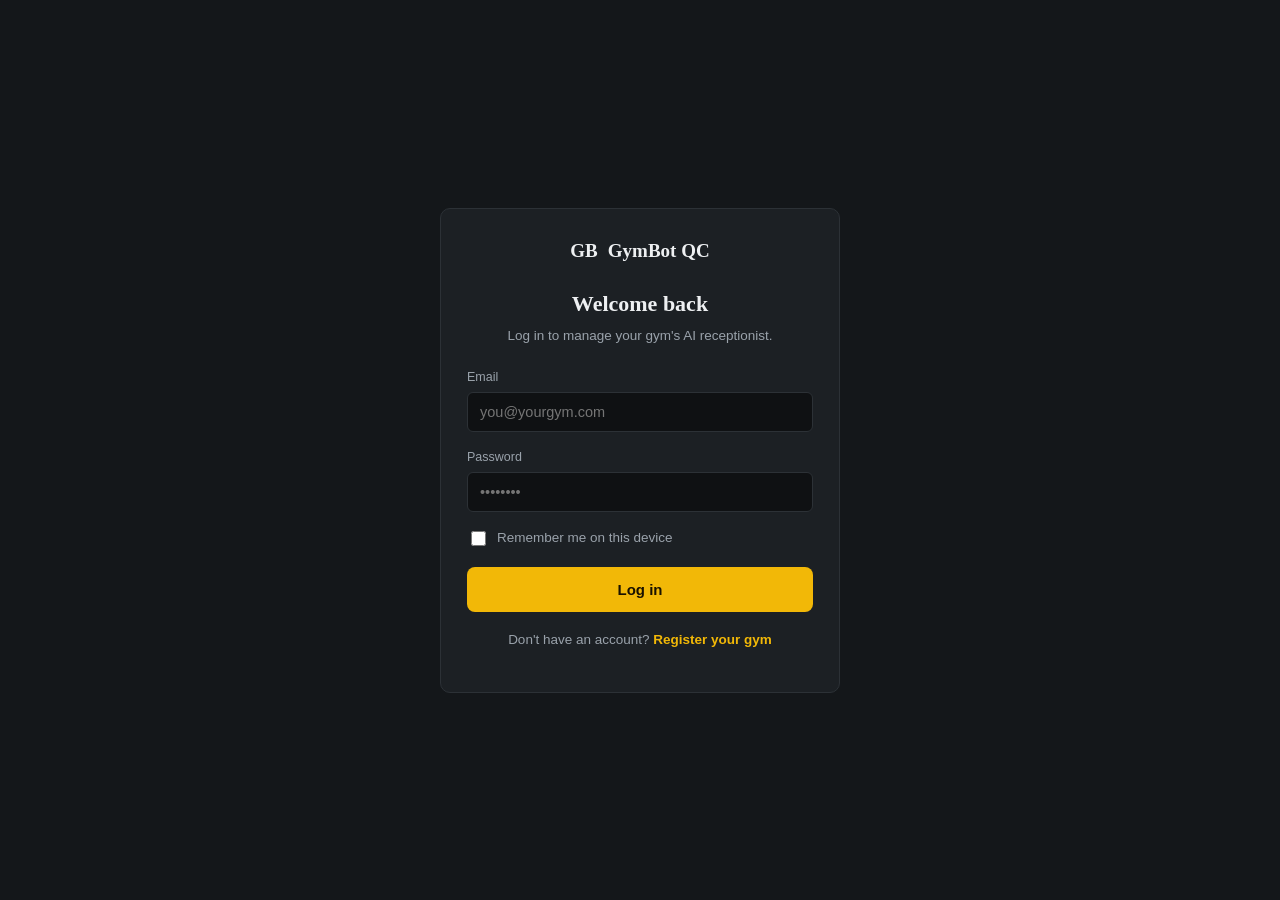
==== commit 64244bbd: "Update dashboard.html" ====
--- a/dashboard.html
+++ b/dashboard.html
@@ -149,7 +149,7 @@
         <div class="owner-modal" role="dialog" aria-modal="true" aria-labelledby="adminGymModalTitle">
           <div class="owner-modal-head">
             <h3 id="adminGymModalTitle">Gym details</h3>
-            <button class="owner-modal-close" id="adminGymModalClose" type="button" aria-label="Close" onclick="document.getElementById("adminGymModalScrim")".hidden = true">x</button>
+         <button class="owner-modal-close" id="adminGymModalClose" type="button" aria-label="Close" onclick="document.getElementById('adminGymModalScrim').hidden = true">✕</button>
           </div>
           <div class="owner-modal-body" id="adminGymModalBody"><!-- injected --></div>
         </div>
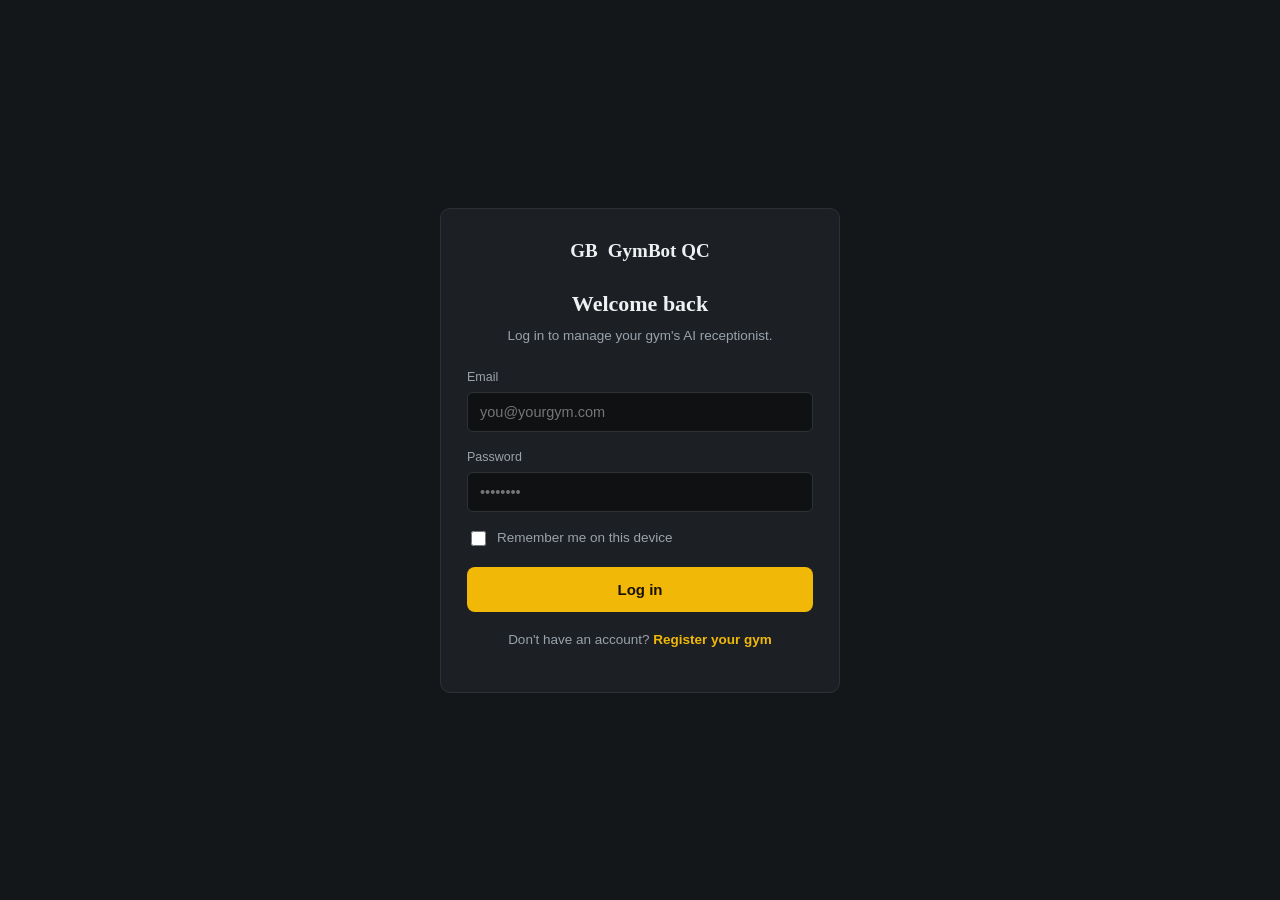
==== commit 45877f37: "Update dashboard.html" ====
--- a/dashboard.html
+++ b/dashboard.html
@@ -149,7 +149,7 @@
         <div class="owner-modal" role="dialog" aria-modal="true" aria-labelledby="adminGymModalTitle">
           <div class="owner-modal-head">
             <h3 id="adminGymModalTitle">Gym details</h3>
-         <button class="owner-modal-close" id="adminGymModalClose" type="button" aria-label="Close" onclick="document.getElementById('adminGymModalScrim').hidden = true">✕</button>
+      <button class="owner-modal-close" id="adminGymModalClose" type="button" aria-label="Close" onclick="document.getElementById('adminGymModalScrim').hidden = true">✕</button>
           </div>
           <div class="owner-modal-body" id="adminGymModalBody"><!-- injected --></div>
         </div>
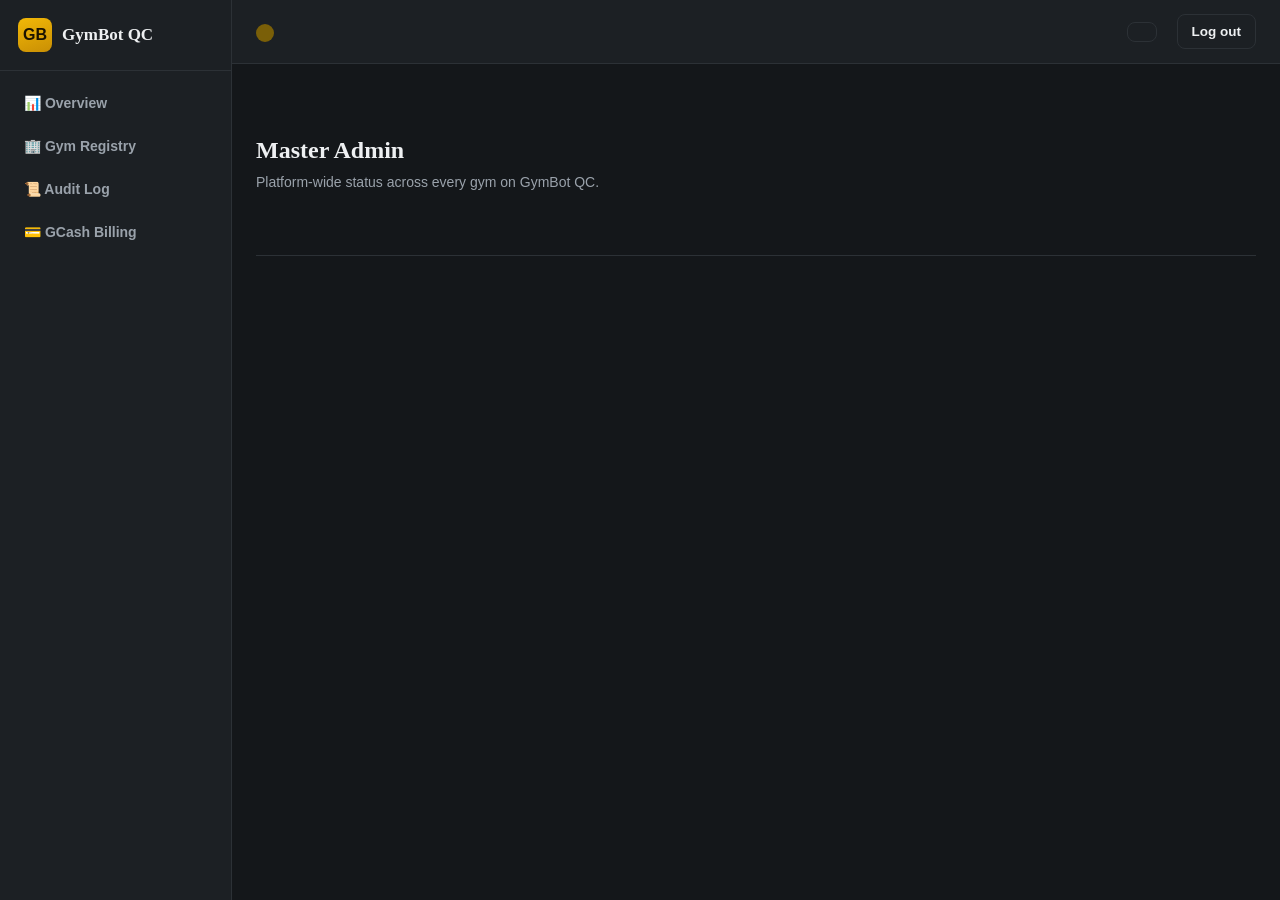
==== commit bb9703d3: "Add API base config to index.html" ====
--- a/dashboard.html
+++ b/dashboard.html
@@ -73,6 +73,18 @@
           <div class="owner-leads-toolbar">
             <input type="text" id="adminRegistrySearch" class="owner-leads-search" placeholder="Search by gym name, owner email, or gym ID…">
             <select id="adminRegistryStatusFilter" aria-label="Filter by subscription status"><!-- injected --></select>
+            <select id="adminRegistryPlanFilter" aria-label="Filter by plan"><!-- injected --></select>
+            <select id="adminRegistryAiFilter" aria-label="Filter by AI status">
+              <option value="">All AI status</option>
+              <option value="on">AI on</option>
+              <option value="off">AI off</option>
+            </select>
+            <select id="adminRegistryDateFilter" aria-label="Filter by registration date">
+              <option value="">Any registration date</option>
+              <option value="7">Last 7 days</option>
+              <option value="30">Last 30 days</option>
+              <option value="90">Last 90 days</option>
+            </select>
             <select id="adminRegistrySort" aria-label="Sort gyms">
               <option value="newest">Newest first</option>
               <option value="oldest">Oldest first</option>
@@ -86,21 +98,22 @@
           </div>
 
           <div id="adminRegistryList"><!-- injected --></div>
+          <div class="owner-leads-toolbar" id="adminRegistryPager" style="justify-content:center;"><!-- injected --></div>
         </div>
       </section>
 
-      <!-- ===================== AUDIT LOG ===================== -->
+      <!-- ===================== AUDIT LOG & SECURITY (Phase 13) ===================== -->
       <section class="owner-page" id="page-audit-log" aria-labelledby="adminAuditLogHeading">
         <div class="owner-page-head">
           <h1 id="adminAuditLogHeading">Developer Audit Log</h1>
           <p class="owner-page-sub">Every account/subscription-changing action taken from this dashboard, most recent first.</p>
         </div>
-        <div class="owner-panel">
-          <div class="owner-leads-toolbar">
-            <input type="text" id="adminAuditSearch" class="owner-leads-search" placeholder="Search by gym ID or action…">
-            <span class="owner-leads-count" id="adminAuditCount">0 entries</span>
-          </div>
-          <div id="adminAuditList"><!-- injected --></div>
+        <div class="dev-console-layout">
+          <nav class="dev-console-tabs audit-tabs" aria-label="Audit &amp; security sections">
+            <button class="dev-console-tab audit-tab active" data-audit-tab="log" type="button">Audit Log</button>
+            <button class="dev-console-tab audit-tab" data-audit-tab="security" type="button">Security Center</button>
+          </nav>
+          <div class="dev-console-body" id="adminAuditContent"><!-- injected --></div>
         </div>
       </section>
 
@@ -113,6 +126,7 @@
         <div class="dev-console-layout">
           <nav class="dev-console-tabs billing-tabs" aria-label="Billing sections">
             <button class="dev-console-tab billing-tab active" data-billing-tab="pending" type="button">Pending Payments</button>
+            <button class="dev-console-tab billing-tab" data-billing-tab="history" type="button">Payment History</button>
             <button class="dev-console-tab billing-tab" data-billing-tab="gcash" type="button">GCash Settings</button>
             <button class="dev-console-tab billing-tab" data-billing-tab="commission" type="button">Commission Engine</button>
             <button class="dev-console-tab billing-tab" data-billing-tab="revenue" type="button">Revenue</button>
@@ -149,7 +163,7 @@
         <div class="owner-modal" role="dialog" aria-modal="true" aria-labelledby="adminGymModalTitle">
           <div class="owner-modal-head">
             <h3 id="adminGymModalTitle">Gym details</h3>
-      <button class="owner-modal-close" id="adminGymModalClose" type="button" aria-label="Close" onclick="document.getElementById('adminGymModalScrim').hidden = true">✕</button>
+            <button class="owner-modal-close" id="adminGymModalClose" type="button" aria-label="Close">✕</button>
           </div>
           <div class="owner-modal-body" id="adminGymModalBody"><!-- injected --></div>
         </div>
@@ -161,6 +175,8 @@
 
 <div id="toastHost"></div>
 
+<script src="js/api-config.js"></script>
 <script type="module" src="js/main-dashboard.js"></script>
 </body>
 </html>
+
--- a/css/owner-dashboard.css
+++ b/css/owner-dashboard.css
@@ -246,6 +246,7 @@
   position:fixed;inset:0;background:rgba(0,0,0,0.55);z-index:80;
   display:flex;align-items:flex-start;justify-content:center;padding:40px 16px;overflow-y:auto;
 }
+.owner-modal-scrim[hidden]{display:none;}
 .owner-modal{
   background:var(--bg-raised);border:1px solid var(--line);border-radius:var(--radius);
   width:100%;max-width:560px;box-shadow:0 20px 60px rgba(0,0,0,0.5);
@@ -374,8 +375,40 @@
   position:fixed;inset:0;z-index:100;background:rgba(10,8,4,0.82);
   display:flex;align-items:center;justify-content:center;padding:24px;
 }
+.owner-lock-overlay[hidden]{display:none;}
 .owner-lock-card{
   background:var(--bg-raised);border:1px solid var(--line);border-radius:var(--radius);
   max-width:440px;width:100%;padding:26px;box-shadow:0 20px 60px rgba(0,0,0,0.5);
 }
 .owner-lock-card h2{font-family:var(--font-display);font-size:19px;margin:0 0 10px;}
+
+/* ---------- Inbox (owner-inbox-page-ui.js) ---------- */
+.owner-inbox-layout{display:grid;grid-template-columns:320px 1fr;gap:16px;align-items:start;}
+.owner-inbox-toolbar{display:flex;gap:8px;margin-bottom:8px;}
+.owner-inbox-toolbar input{flex:1;}
+.owner-inbox-list{display:flex;flex-direction:column;gap:8px;margin-top:10px;max-height:600px;overflow-y:auto;}
+.owner-inbox-row{display:block;width:100%;text-align:left;background:var(--surface-2, #f6f7f9);border:1px solid var(--border, #e3e5e8);border-radius:10px;padding:10px 12px;cursor:pointer;}
+.owner-inbox-row:hover{border-color:var(--accent, #4a6cf7);}
+.owner-inbox-row-selected{border-color:var(--accent, #4a6cf7);background:var(--surface-selected, #eef1ff);}
+.owner-inbox-row-top{display:flex;align-items:center;justify-content:space-between;gap:8px;}
+.owner-inbox-row-name{font-weight:600;}
+.owner-inbox-badge{font-size:11px;padding:2px 8px;border-radius:999px;}
+.owner-inbox-badge-open{background:#e6f4ea;color:#1a7f37;}
+.owner-inbox-badge-resolved{background:#eceef1;color:#57606a;}
+.owner-inbox-row-preview{font-size:13px;color:var(--text-muted, #57606a);margin-top:4px;white-space:nowrap;overflow:hidden;text-overflow:ellipsis;}
+.owner-inbox-row-meta{font-size:11px;color:var(--text-muted, #57606a);margin-top:4px;}
+.owner-inbox-detail-col{border:1px solid var(--border, #e3e5e8);border-radius:10px;padding:14px;min-height:400px;}
+.owner-inbox-detail-head{display:flex;align-items:flex-start;justify-content:space-between;gap:10px;margin-bottom:12px;}
+.owner-inbox-detail-name{font-weight:700;font-size:16px;}
+.owner-inbox-detail-meta{font-size:12px;color:var(--text-muted, #57606a);margin-top:2px;}
+.owner-inbox-detail-actions{display:flex;gap:8px;}
+.owner-inbox-thread{display:flex;flex-direction:column;gap:10px;max-height:480px;overflow-y:auto;padding-right:4px;}
+.owner-inbox-msg{max-width:75%;padding:8px 12px;border-radius:10px;}
+.owner-inbox-msg-customer{align-self:flex-start;background:var(--surface-2, #f6f7f9);}
+.owner-inbox-msg-us{align-self:flex-end;background:var(--accent-soft, #eef1ff);}
+.owner-inbox-msg-role{font-size:11px;font-weight:600;color:var(--text-muted, #57606a);}
+.owner-inbox-msg-text{font-size:14px;margin-top:2px;white-space:pre-wrap;}
+.owner-inbox-msg-time{font-size:10px;color:var(--text-muted, #57606a);margin-top:4px;}
+@media (max-width: 860px){
+  .owner-inbox-layout{grid-template-columns:1fr;}
+}
